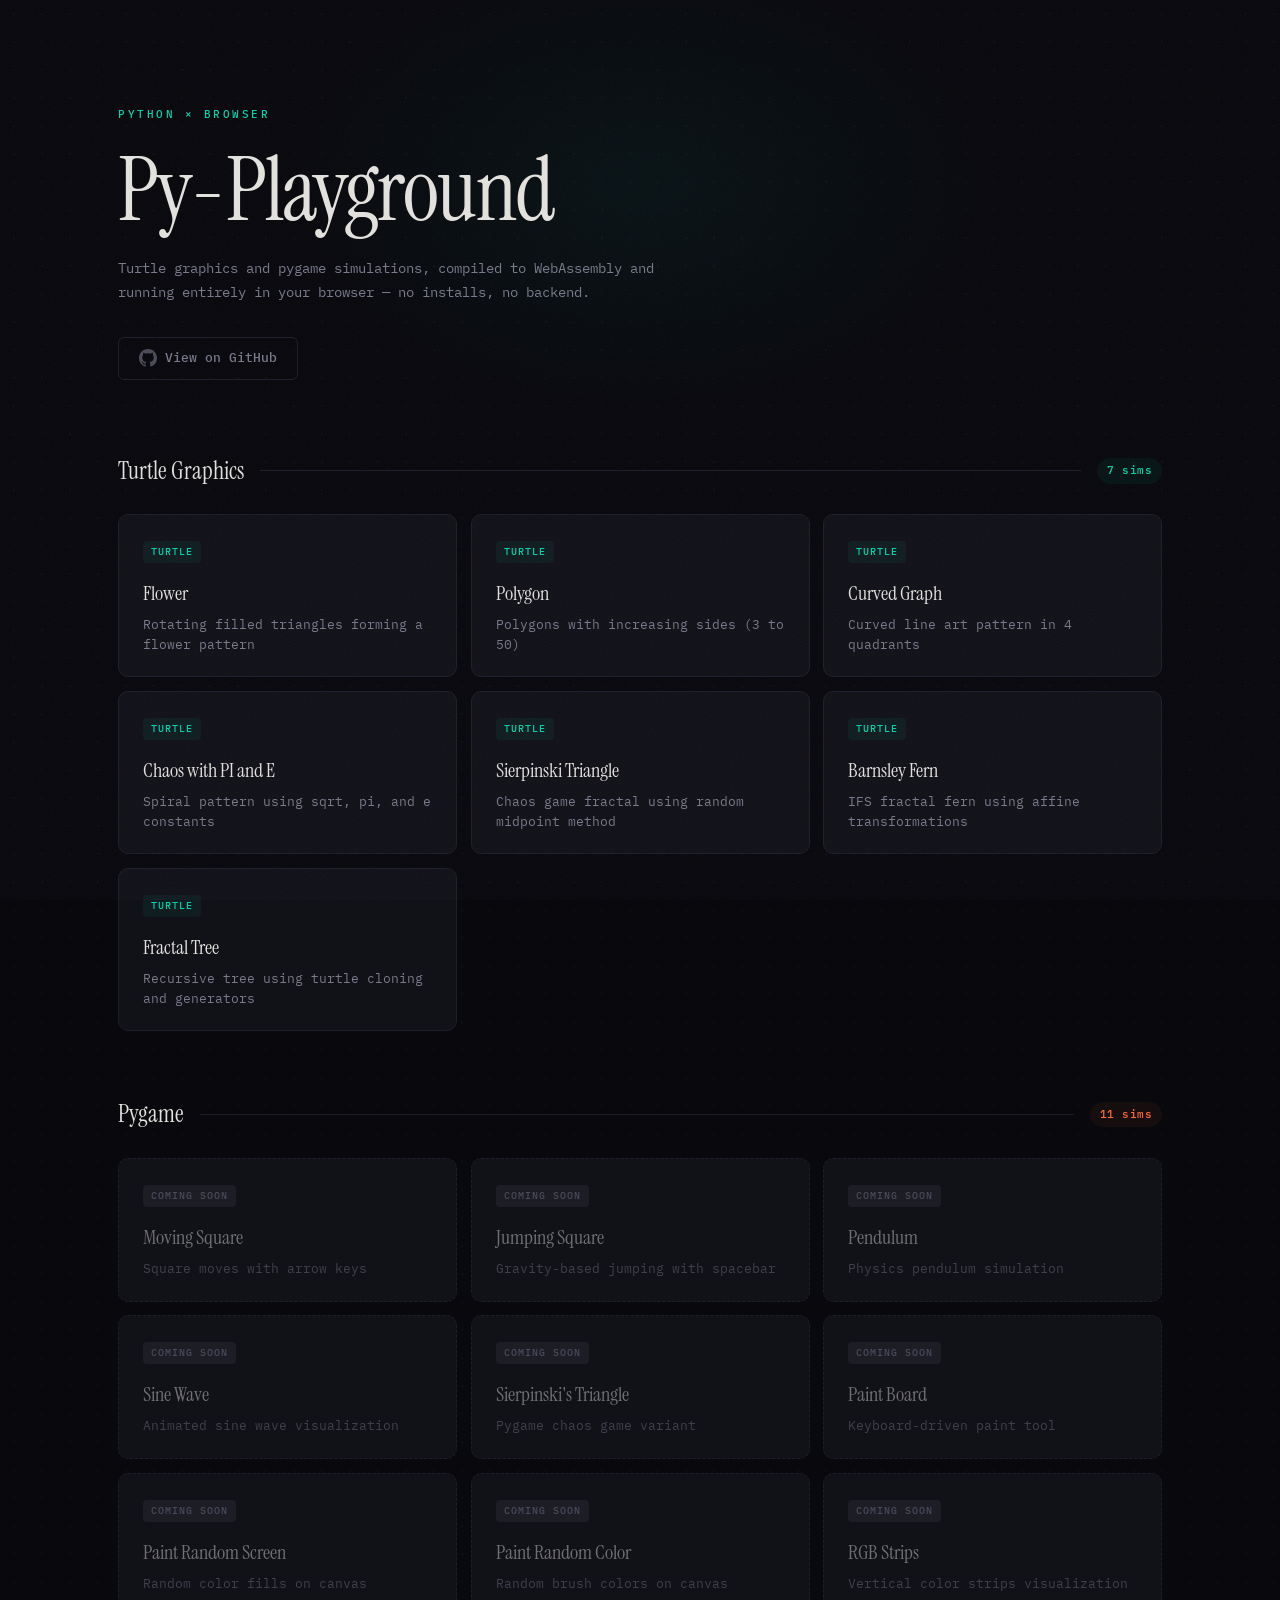
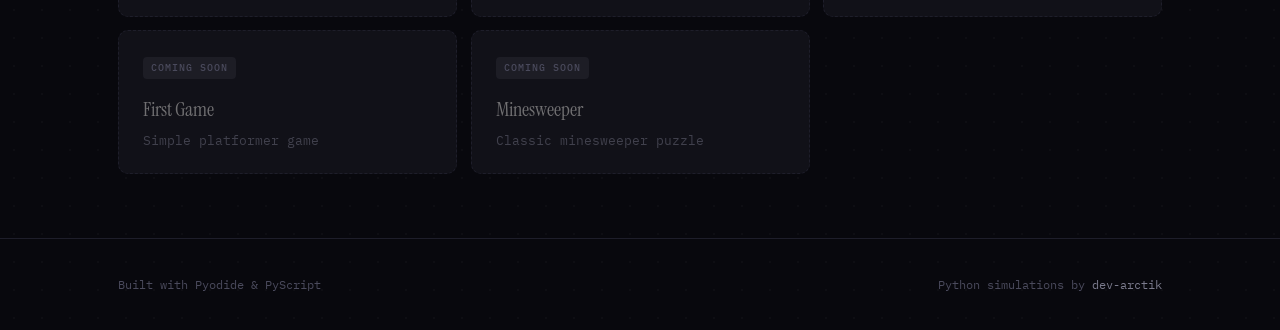
==== index.html @ 61c8cc0c "Initial commit: 7 turtle simulations running in the browser Consolidates dev-arctik/Python-Turtle (a" ====
<!DOCTYPE html>
<html lang="en">
<head>
    <meta charset="UTF-8">
    <meta name="viewport" content="width=device-width, initial-scale=1.0">
    <title>Py-Playground</title>
    <link rel="preconnect" href="https://fonts.googleapis.com">
    <link rel="preconnect" href="https://fonts.gstatic.com" crossorigin>
    <link href="https://fonts.googleapis.com/css2?family=Instrument+Serif:ital@0;1&family=IBM+Plex+Mono:wght@400;500&display=swap" rel="stylesheet">
    <link rel="stylesheet" href="assets/style.css">
</head>
<body>
    <!-- Grain texture overlay -->
    <div class="grain" aria-hidden="true"></div>

    <!-- Hero -->
    <header class="hero">
        <div class="container">
            <span class="hero-tag">Python &times; Browser</span>
            <h1 class="hero-title">Py-Playground</h1>
            <p class="hero-desc">Turtle graphics and pygame simulations, compiled to WebAssembly and running entirely in your browser &mdash; no installs, no backend.</p>
            <a href="https://github.com/dev-arctik/py-playground" target="_blank" rel="noopener" class="github-link">
                <svg width="18" height="18" viewBox="0 0 24 24" fill="currentColor"><path d="M12 0C5.37 0 0 5.37 0 12c0 5.31 3.435 9.795 8.205 11.385.6.105.825-.255.825-.57 0-.285-.015-1.23-.015-2.235-3.015.555-3.795-.735-4.035-1.41-.135-.345-.72-1.41-1.23-1.695-.42-.225-1.02-.78-.015-.795.945-.015 1.62.87 1.845 1.23 1.08 1.815 2.805 1.305 3.495.99.105-.78.42-1.305.765-1.605-2.67-.3-5.46-1.335-5.46-5.925 0-1.305.465-2.385 1.23-3.225-.12-.3-.54-1.53.12-3.18 0 0 1.005-.315 3.3 1.23.96-.27 1.98-.405 3-.405s2.04.135 3 .405c2.295-1.56 3.3-1.23 3.3-1.23.66 1.65.24 2.88.12 3.18.765.84 1.23 1.905 1.23 3.225 0 4.605-2.805 5.625-5.475 5.925.435.375.81 1.095.81 2.22 0 1.605-.015 2.895-.015 3.3 0 .315.225.69.825.57A12.02 12.02 0 0024 12c0-6.63-5.37-12-12-12z"/></svg>
                View on GitHub
            </a>
        </div>
    </header>

    <main class="container">
        <!-- Turtle Graphics -->
        <section class="section" id="turtle">
            <div class="section-header">
                <h2 class="section-title">Turtle Graphics</h2>
                <div class="section-line"></div>
                <span class="section-badge turtle-badge">7 sims</span>
            </div>
            <div class="grid">
                <a href="turtle/?sim=flower" class="card" style="--i:0">
                    <span class="card-badge turtle-badge">Turtle</span>
                    <h3 class="card-title">Flower</h3>
                    <p class="card-desc">Rotating filled triangles forming a flower pattern</p>
                </a>
                <a href="turtle/?sim=polygon" class="card" style="--i:1">
                    <span class="card-badge turtle-badge">Turtle</span>
                    <h3 class="card-title">Polygon</h3>
                    <p class="card-desc">Polygons with increasing sides (3 to 50)</p>
                </a>
                <a href="turtle/?sim=curved-graph" class="card" style="--i:2">
                    <span class="card-badge turtle-badge">Turtle</span>
                    <h3 class="card-title">Curved Graph</h3>
                    <p class="card-desc">Curved line art pattern in 4 quadrants</p>
                </a>
                <a href="turtle/?sim=chaos-pi-e" class="card" style="--i:3">
                    <span class="card-badge turtle-badge">Turtle</span>
                    <h3 class="card-title">Chaos with PI and E</h3>
                    <p class="card-desc">Spiral pattern using sqrt, pi, and e constants</p>
                </a>
                <a href="turtle/?sim=sierpinski-triangle" class="card" style="--i:4">
                    <span class="card-badge turtle-badge">Turtle</span>
                    <h3 class="card-title">Sierpinski Triangle</h3>
                    <p class="card-desc">Chaos game fractal using random midpoint method</p>
                </a>
                <a href="turtle/?sim=barnsley-fern" class="card" style="--i:5">
                    <span class="card-badge turtle-badge">Turtle</span>
                    <h3 class="card-title">Barnsley Fern</h3>
                    <p class="card-desc">IFS fractal fern using affine transformations</p>
                </a>
                <a href="turtle/?sim=fractal-tree" class="card" style="--i:6">
                    <span class="card-badge turtle-badge">Turtle</span>
                    <h3 class="card-title">Fractal Tree</h3>
                    <p class="card-desc">Recursive tree using turtle cloning and generators</p>
                </a>
            </div>
        </section>

        <!-- Pygame -->
        <section class="section" id="pygame">
            <div class="section-header">
                <h2 class="section-title">Pygame</h2>
                <div class="section-line"></div>
                <span class="section-badge pygame-badge">11 sims</span>
            </div>
            <div class="grid">
                <div class="card card--soon" style="--i:0">
                    <span class="card-badge soon-badge">Coming Soon</span>
                    <h3 class="card-title">Moving Square</h3>
                    <p class="card-desc">Square moves with arrow keys</p>
                </div>
                <div class="card card--soon" style="--i:1">
                    <span class="card-badge soon-badge">Coming Soon</span>
                    <h3 class="card-title">Jumping Square</h3>
                    <p class="card-desc">Gravity-based jumping with spacebar</p>
                </div>
                <div class="card card--soon" style="--i:2">
                    <span class="card-badge soon-badge">Coming Soon</span>
                    <h3 class="card-title">Pendulum</h3>
                    <p class="card-desc">Physics pendulum simulation</p>
                </div>
                <div class="card card--soon" style="--i:3">
                    <span class="card-badge soon-badge">Coming Soon</span>
                    <h3 class="card-title">Sine Wave</h3>
                    <p class="card-desc">Animated sine wave visualization</p>
                </div>
                <div class="card card--soon" style="--i:4">
                    <span class="card-badge soon-badge">Coming Soon</span>
                    <h3 class="card-title">Sierpinski's Triangle</h3>
                    <p class="card-desc">Pygame chaos game variant</p>
                </div>
                <div class="card card--soon" style="--i:5">
                    <span class="card-badge soon-badge">Coming Soon</span>
                    <h3 class="card-title">Paint Board</h3>
                    <p class="card-desc">Keyboard-driven paint tool</p>
                </div>
                <div class="card card--soon" style="--i:6">
                    <span class="card-badge soon-badge">Coming Soon</span>
                    <h3 class="card-title">Paint Random Screen</h3>
                    <p class="card-desc">Random color fills on canvas</p>
                </div>
                <div class="card card--soon" style="--i:7">
                    <span class="card-badge soon-badge">Coming Soon</span>
                    <h3 class="card-title">Paint Random Color</h3>
                    <p class="card-desc">Random brush colors on canvas</p>
                </div>
                <div class="card card--soon" style="--i:8">
                    <span class="card-badge soon-badge">Coming Soon</span>
                    <h3 class="card-title">RGB Strips</h3>
                    <p class="card-desc">Vertical color strips visualization</p>
                </div>
                <div class="card card--soon" style="--i:9">
                    <span class="card-badge soon-badge">Coming Soon</span>
                    <h3 class="card-title">First Game</h3>
                    <p class="card-desc">Simple platformer game</p>
                </div>
                <div class="card card--soon" style="--i:10">
                    <span class="card-badge soon-badge">Coming Soon</span>
                    <h3 class="card-title">Minesweeper</h3>
                    <p class="card-desc">Classic minesweeper puzzle</p>
                </div>
            </div>
        </section>
    </main>

    <footer class="footer">
        <div class="container">
            <p>Built with Pyodide &amp; PyScript</p>
            <p>Python simulations by <a href="https://github.com/dev-arctik" target="_blank" rel="noopener">dev-arctik</a></p>
        </div>
    </footer>
</body>
</html>
---- assets/style.css ----
/* Py-Playground — Landing page styles (dark theme) */

:root {
    --bg: #08080d;
    --surface: #111118;
    --surface-hover: #1a1a24;
    --border: #1e1e2a;
    --border-hover: #2a2a3a;
    --text: #e4e2de;
    --text-muted: #7a7a8c;
    --text-dim: #4a4a5c;
    --turtle: #00d4aa;
    --turtle-glow: rgba(0, 212, 170, 0.15);
    --turtle-dim: rgba(0, 212, 170, 0.06);
    --pygame: #ff6b35;
    --pygame-glow: rgba(255, 107, 53, 0.15);
    --pygame-dim: rgba(255, 107, 53, 0.06);
}

* { margin: 0; padding: 0; box-sizing: border-box; }

body {
    font-family: 'IBM Plex Mono', monospace;
    background: var(--bg);
    color: var(--text);
    min-height: 100vh;
    line-height: 1.6;
    /* Subtle dot grid — evokes graph paper / coordinate systems */
    background-image: radial-gradient(circle, rgba(255, 255, 255, 0.025) 1px, transparent 1px);
    background-size: 28px 28px;
}

/* Film-grain overlay for texture and depth */
.grain {
    position: fixed;
    inset: 0;
    pointer-events: none;
    z-index: 100;
    opacity: 0.04;
    background-image: url("data:image/svg+xml,%3Csvg viewBox='0 0 256 256' xmlns='http://www.w3.org/2000/svg'%3E%3Cfilter id='n'%3E%3CfeTurbulence type='fractalNoise' baseFrequency='0.85' numOctaves='4' stitchTiles='stitch'/%3E%3C/filter%3E%3Crect width='100%25' height='100%25' filter='url(%23n)'/%3E%3C/svg%3E");
    background-repeat: repeat;
    background-size: 256px 256px;
}

.container {
    max-width: 1100px;
    margin: 0 auto;
    padding: 0 28px;
}

/* ── Hero ── */

.hero {
    padding: 100px 0 72px;
    position: relative;
}

/* Soft teal radial glow behind the title */
.hero::before {
    content: '';
    position: absolute;
    top: -40px;
    left: 50%;
    transform: translateX(-50%);
    width: 700px;
    height: 450px;
    background: radial-gradient(ellipse, rgba(0, 212, 170, 0.05) 0%, transparent 70%);
    pointer-events: none;
}

.hero-tag {
    display: inline-block;
    font-size: 11px;
    font-weight: 500;
    letter-spacing: 2.5px;
    text-transform: uppercase;
    color: var(--turtle);
    margin-bottom: 20px;
    opacity: 0;
    animation: fadeUp 0.6s ease 0.1s forwards;
}

.hero-title {
    font-family: 'Instrument Serif', serif;
    font-size: clamp(3rem, 8vw, 5.5rem);
    font-weight: 400;
    line-height: 1.05;
    letter-spacing: -0.02em;
    color: var(--text);
    margin-bottom: 20px;
    opacity: 0;
    animation: fadeUp 0.6s ease 0.2s forwards;
}

.hero-desc {
    font-size: 14px;
    color: var(--text-muted);
    max-width: 540px;
    line-height: 1.75;
    margin-bottom: 32px;
    opacity: 0;
    animation: fadeUp 0.6s ease 0.3s forwards;
}

.github-link {
    display: inline-flex;
    align-items: center;
    gap: 8px;
    font-family: 'IBM Plex Mono', monospace;
    font-size: 13px;
    font-weight: 500;
    color: var(--text-muted);
    text-decoration: none;
    padding: 10px 20px;
    border: 1px solid var(--border);
    border-radius: 6px;
    transition: all 0.25s ease;
    opacity: 0;
    animation: fadeUp 0.6s ease 0.4s forwards;
}

.github-link:hover {
    color: var(--text);
    border-color: var(--border-hover);
    background: var(--surface);
}

.github-link svg {
    opacity: 0.6;
    transition: opacity 0.25s;
}

.github-link:hover svg {
    opacity: 1;
}

/* ── Sections ── */

.section {
    margin-bottom: 64px;
}

.section-header {
    display: flex;
    align-items: center;
    gap: 16px;
    margin-bottom: 24px;
    opacity: 0;
    animation: fadeUp 0.5s ease 0.5s forwards;
}

#pygame .section-header {
    animation-delay: 1s;
}

.section-line {
    flex: 1;
    height: 1px;
    background: var(--border);
    order: 2;
}

.section-title {
    font-family: 'Instrument Serif', serif;
    font-size: 24px;
    font-weight: 400;
    color: var(--text);
    order: 1;
    white-space: nowrap;
}

.section-badge {
    font-size: 11px;
    font-weight: 500;
    letter-spacing: 0.5px;
    padding: 4px 10px;
    border-radius: 100px;
    order: 3;
    white-space: nowrap;
}

/* ── Grid ── */

.grid {
    display: grid;
    grid-template-columns: repeat(auto-fill, minmax(300px, 1fr));
    gap: 14px;
}

/* ── Cards ── */

.card {
    display: block;
    padding: 22px 24px;
    background: var(--surface);
    border: 1px solid var(--border);
    border-radius: 10px;
    text-decoration: none;
    color: var(--text);
    position: relative;
    transition: all 0.3s ease;
    /* Staggered entrance animation using --i custom property */
    opacity: 0;
    animation: cardIn 0.5s ease calc(0.55s + var(--i, 0) * 0.05s) forwards;
}

#pygame .card {
    animation: cardIn 0.5s ease calc(1.05s + var(--i, 0) * 0.05s) forwards;
}

/* Arrow indicator — slides in on hover for clickable cards */
.card::after {
    content: '\2192';
    position: absolute;
    top: 22px;
    right: 24px;
    font-size: 16px;
    color: var(--text-dim);
    transition: all 0.3s;
    opacity: 0;
    transform: translateX(-4px);
}

a.card:hover {
    transform: translateY(-3px);
    background: var(--surface-hover);
}

a.card:hover::after {
    opacity: 1;
    transform: translateX(0);
}

/* Turtle cards — teal glow on hover */
#turtle a.card:hover {
    border-color: rgba(0, 212, 170, 0.3);
    box-shadow: 0 4px 24px var(--turtle-glow), 0 0 0 1px rgba(0, 212, 170, 0.08);
}

#turtle a.card:hover::after {
    color: var(--turtle);
}

/* Card badge */
.card-badge {
    display: inline-block;
    font-size: 10px;
    font-weight: 500;
    letter-spacing: 1px;
    text-transform: uppercase;
    padding: 3px 8px;
    border-radius: 4px;
    margin-bottom: 14px;
}

.turtle-badge {
    color: var(--turtle);
    background: var(--turtle-dim);
}

.pygame-badge {
    color: var(--pygame);
    background: var(--pygame-dim);
}

.soon-badge {
    color: var(--text-dim);
    background: rgba(74, 74, 92, 0.2);
}

/* Card content */
.card-title {
    font-family: 'Instrument Serif', serif;
    font-size: 20px;
    font-weight: 400;
    margin-bottom: 6px;
}

.card-desc {
    font-size: 13px;
    color: var(--text-muted);
    line-height: 1.5;
}

/* Coming-soon cards — dimmed with dashed border */
.card--soon {
    cursor: default;
    border-style: dashed;
}

.card--soon::after {
    display: none;
}

.card--soon .card-title,
.card--soon .card-desc {
    opacity: 0.45;
}

.card--soon:hover {
    transform: none;
    background: var(--surface);
    border-color: var(--border);
    box-shadow: none;
}

/* ── Footer ── */

.footer {
    padding: 36px 0;
    border-top: 1px solid var(--border);
    margin-top: 20px;
}

.footer .container {
    display: flex;
    justify-content: space-between;
    align-items: center;
}

.footer p {
    font-size: 12px;
    color: var(--text-dim);
}

.footer a {
    color: var(--text-muted);
    text-decoration: none;
    transition: color 0.2s;
}

.footer a:hover {
    color: var(--turtle);
}

/* ── Animations ── */

@keyframes fadeUp {
    from { opacity: 0; transform: translateY(16px); }
    to   { opacity: 1; transform: translateY(0); }
}

@keyframes cardIn {
    from { opacity: 0; transform: translateY(20px) scale(0.98); }
    to   { opacity: 1; transform: translateY(0) scale(1); }
}

/* ── Responsive ── */

@media (max-width: 768px) {
    .hero { padding: 60px 0 48px; }
    .grid { grid-template-columns: 1fr; }
    .section-header { flex-wrap: wrap; }
    .section-line { min-width: 40px; }
    .footer .container {
        flex-direction: column;
        gap: 8px;
        text-align: center;
    }
}

@media (max-width: 480px) {
    .container { padding: 0 16px; }
    .hero-title { font-size: 2.5rem; }
    .card { padding: 18px 20px; }
}
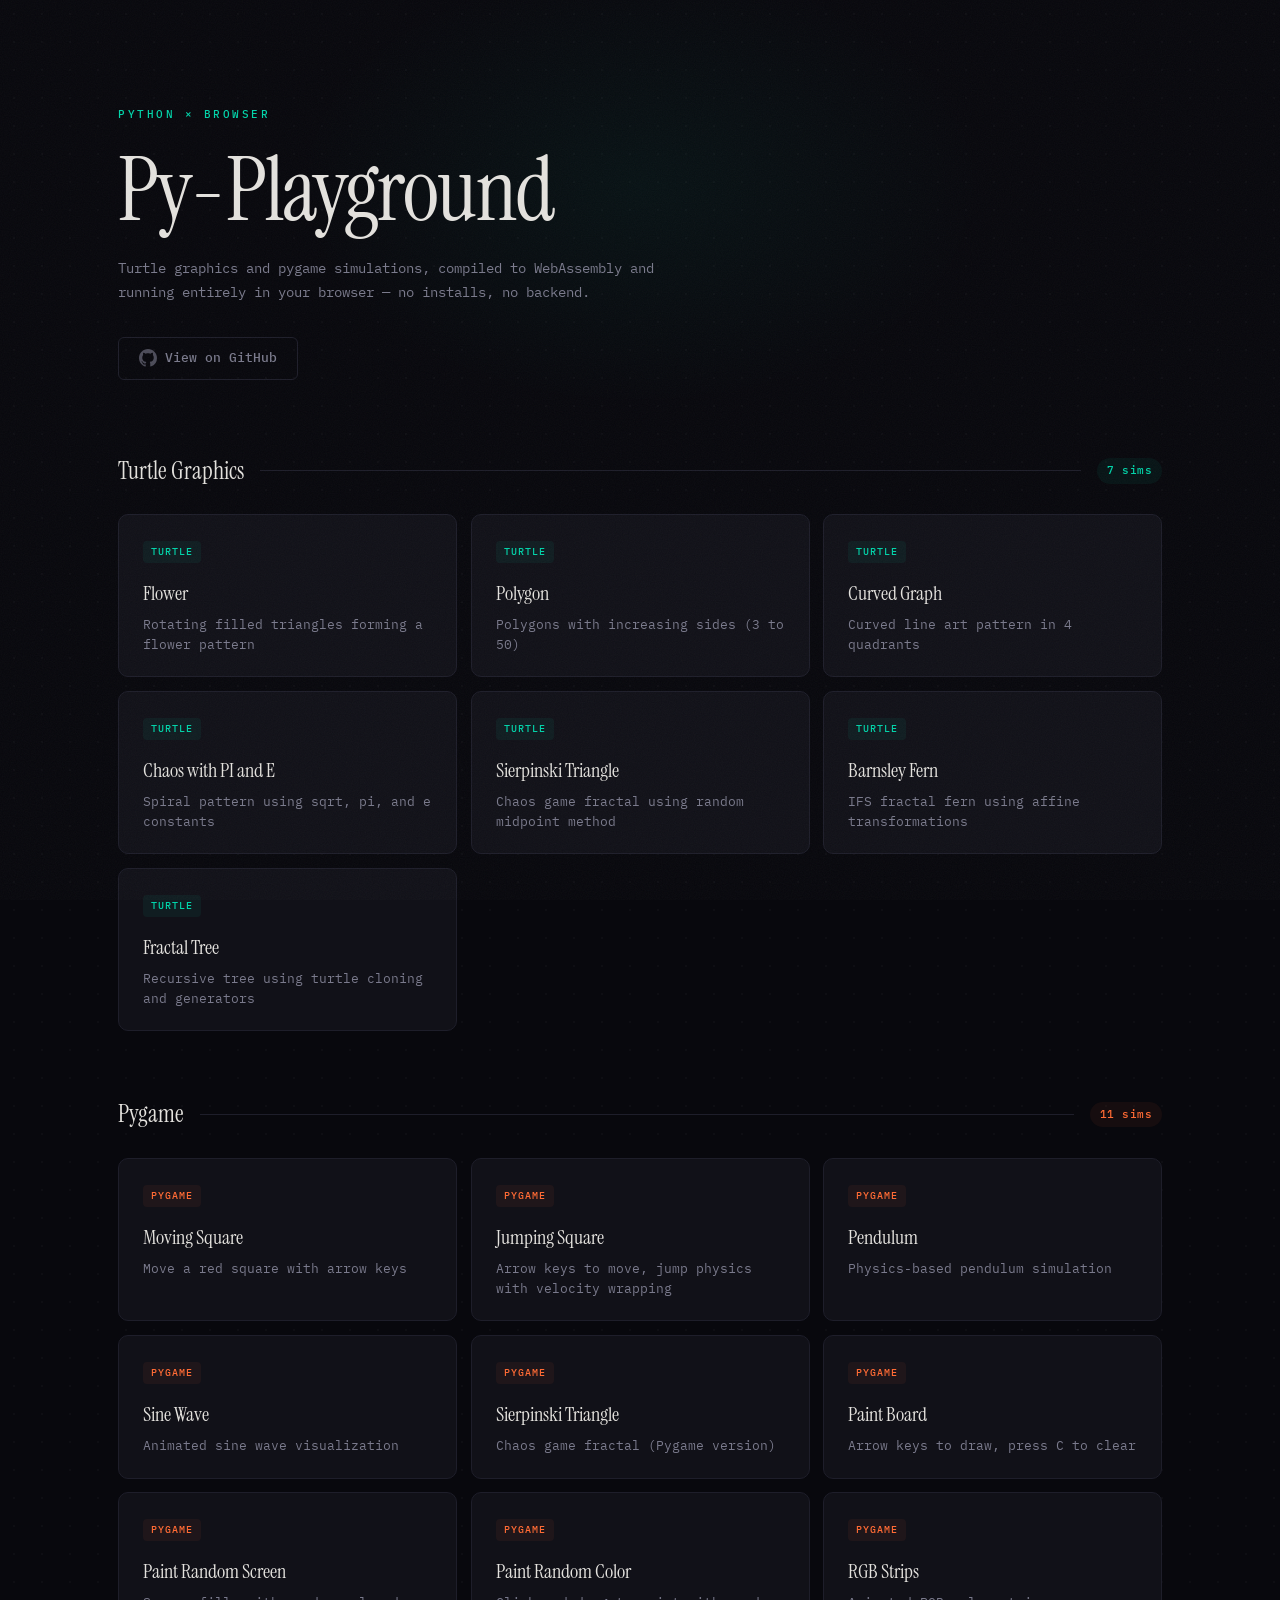
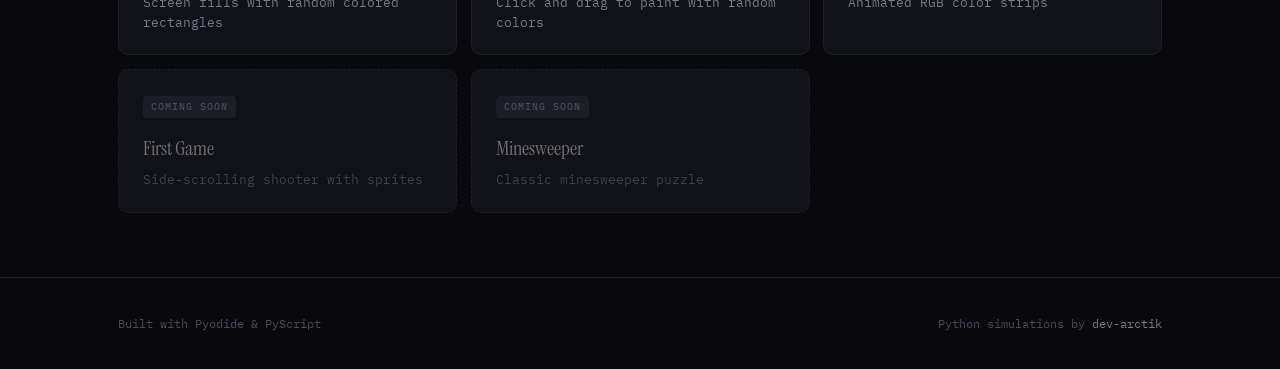
==== commit b43162cc: "Add 9 pygame simulations with shared player page (PyScript 2025.3.1) Pygame player page (pygame/inde" ====
--- a/index.html
+++ b/index.html
@@ -81,55 +81,55 @@
                 <span class="section-badge pygame-badge">11 sims</span>
             </div>
             <div class="grid">
-                <div class="card card--soon" style="--i:0">
-                    <span class="card-badge soon-badge">Coming Soon</span>
+                <a href="pygame/?sim=moving-square" class="card" style="--i:0">
+                    <span class="card-badge pygame-badge">Pygame</span>
                     <h3 class="card-title">Moving Square</h3>
-                    <p class="card-desc">Square moves with arrow keys</p>
-                </div>
-                <div class="card card--soon" style="--i:1">
-                    <span class="card-badge soon-badge">Coming Soon</span>
+                    <p class="card-desc">Move a red square with arrow keys</p>
+                </a>
+                <a href="pygame/?sim=jumping-square" class="card" style="--i:1">
+                    <span class="card-badge pygame-badge">Pygame</span>
                     <h3 class="card-title">Jumping Square</h3>
-                    <p class="card-desc">Gravity-based jumping with spacebar</p>
-                </div>
-                <div class="card card--soon" style="--i:2">
-                    <span class="card-badge soon-badge">Coming Soon</span>
+                    <p class="card-desc">Arrow keys to move, jump physics with velocity wrapping</p>
+                </a>
+                <a href="pygame/?sim=pendulum" class="card" style="--i:2">
+                    <span class="card-badge pygame-badge">Pygame</span>
                     <h3 class="card-title">Pendulum</h3>
-                    <p class="card-desc">Physics pendulum simulation</p>
-                </div>
-                <div class="card card--soon" style="--i:3">
-                    <span class="card-badge soon-badge">Coming Soon</span>
+                    <p class="card-desc">Physics-based pendulum simulation</p>
+                </a>
+                <a href="pygame/?sim=sine-wave" class="card" style="--i:3">
+                    <span class="card-badge pygame-badge">Pygame</span>
                     <h3 class="card-title">Sine Wave</h3>
                     <p class="card-desc">Animated sine wave visualization</p>
-                </div>
-                <div class="card card--soon" style="--i:4">
-                    <span class="card-badge soon-badge">Coming Soon</span>
-                    <h3 class="card-title">Sierpinski's Triangle</h3>
-                    <p class="card-desc">Pygame chaos game variant</p>
-                </div>
-                <div class="card card--soon" style="--i:5">
-                    <span class="card-badge soon-badge">Coming Soon</span>
+                </a>
+                <a href="pygame/?sim=sierpinski-triangle" class="card" style="--i:4">
+                    <span class="card-badge pygame-badge">Pygame</span>
+                    <h3 class="card-title">Sierpinski Triangle</h3>
+                    <p class="card-desc">Chaos game fractal (Pygame version)</p>
+                </a>
+                <a href="pygame/?sim=paint-board" class="card" style="--i:5">
+                    <span class="card-badge pygame-badge">Pygame</span>
                     <h3 class="card-title">Paint Board</h3>
-                    <p class="card-desc">Keyboard-driven paint tool</p>
-                </div>
-                <div class="card card--soon" style="--i:6">
-                    <span class="card-badge soon-badge">Coming Soon</span>
+                    <p class="card-desc">Arrow keys to draw, press C to clear</p>
+                </a>
+                <a href="pygame/?sim=paint-random-screen" class="card" style="--i:6">
+                    <span class="card-badge pygame-badge">Pygame</span>
                     <h3 class="card-title">Paint Random Screen</h3>
-                    <p class="card-desc">Random color fills on canvas</p>
-                </div>
-                <div class="card card--soon" style="--i:7">
-                    <span class="card-badge soon-badge">Coming Soon</span>
+                    <p class="card-desc">Screen fills with random colored rectangles</p>
+                </a>
+                <a href="pygame/?sim=paint-random-color" class="card" style="--i:7">
+                    <span class="card-badge pygame-badge">Pygame</span>
                     <h3 class="card-title">Paint Random Color</h3>
-                    <p class="card-desc">Random brush colors on canvas</p>
-                </div>
-                <div class="card card--soon" style="--i:8">
-                    <span class="card-badge soon-badge">Coming Soon</span>
+                    <p class="card-desc">Click and drag to paint with random colors</p>
+                </a>
+                <a href="pygame/?sim=rgb-strips" class="card" style="--i:8">
+                    <span class="card-badge pygame-badge">Pygame</span>
                     <h3 class="card-title">RGB Strips</h3>
-                    <p class="card-desc">Vertical color strips visualization</p>
-                </div>
+                    <p class="card-desc">Animated RGB color strips</p>
+                </a>
                 <div class="card card--soon" style="--i:9">
                     <span class="card-badge soon-badge">Coming Soon</span>
                     <h3 class="card-title">First Game</h3>
-                    <p class="card-desc">Simple platformer game</p>
+                    <p class="card-desc">Side-scrolling shooter with sprites</p>
                 </div>
                 <div class="card card--soon" style="--i:10">
                     <span class="card-badge soon-badge">Coming Soon</span>
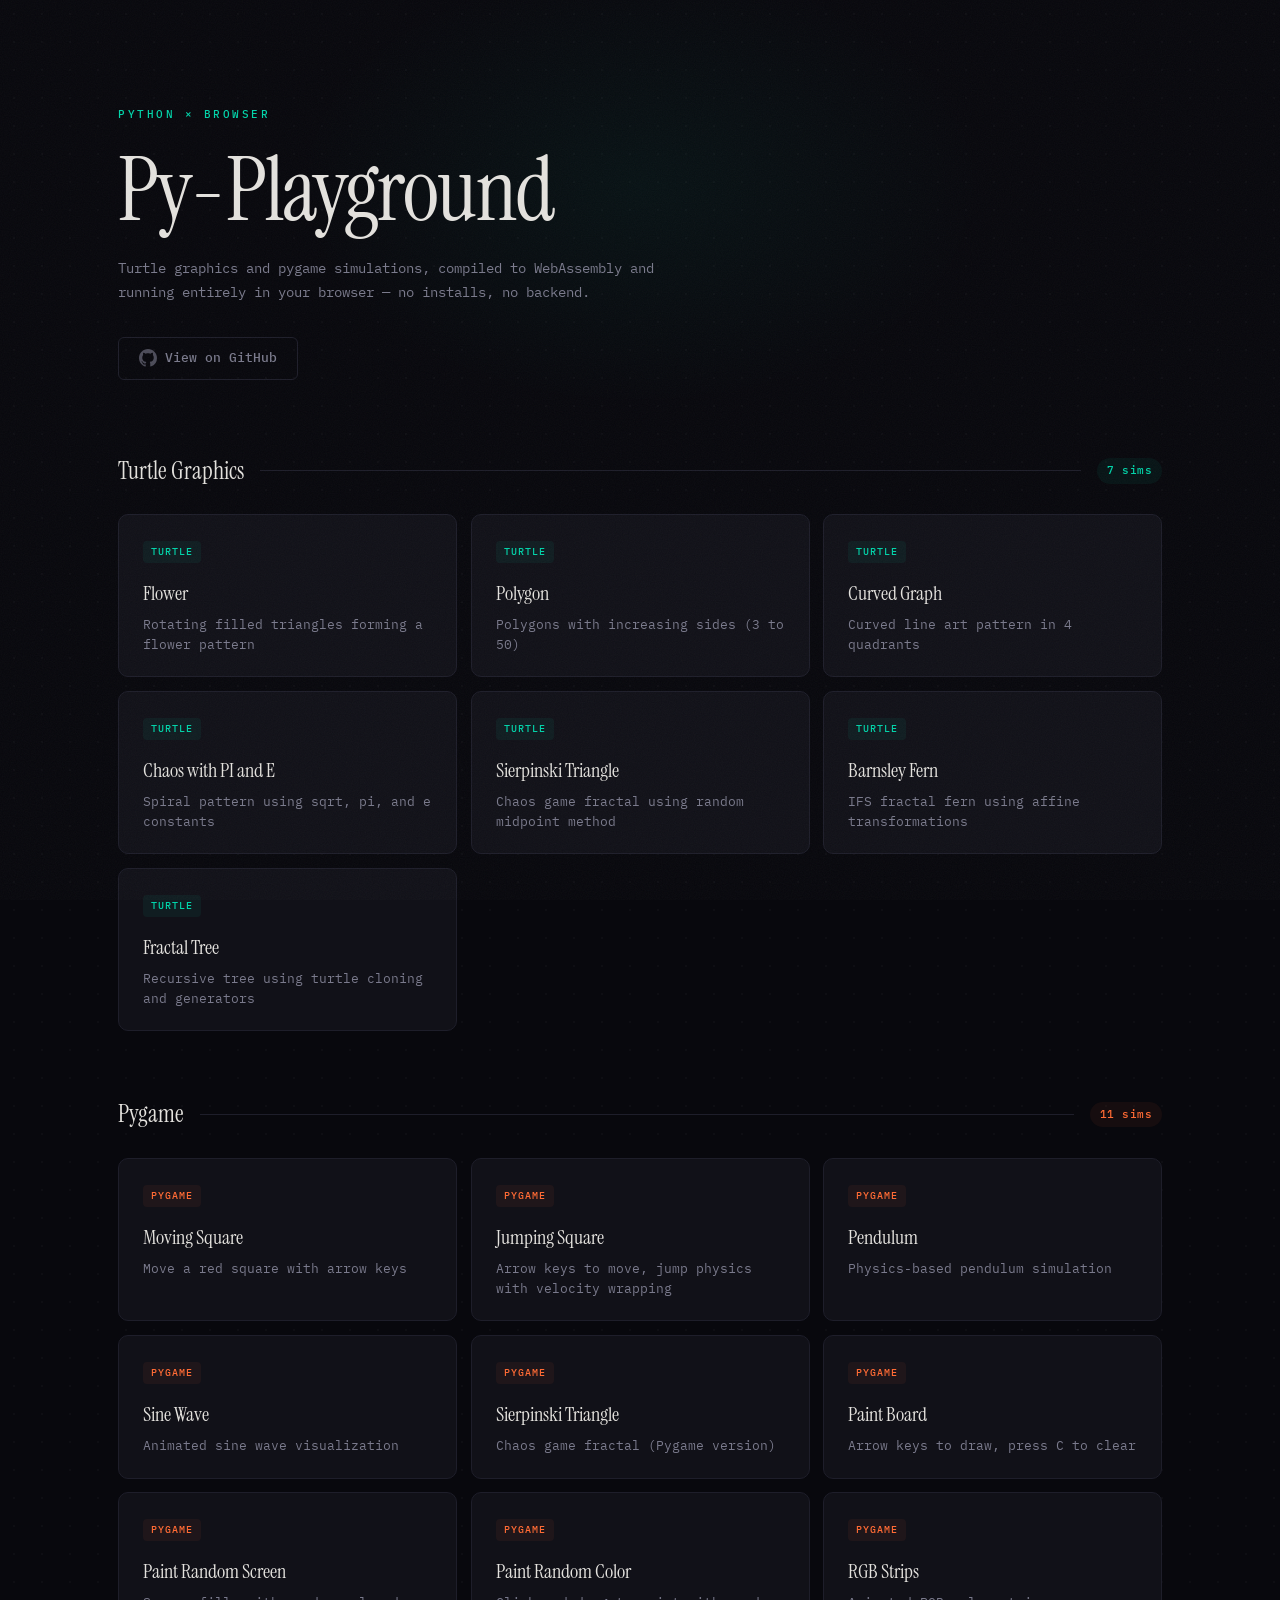
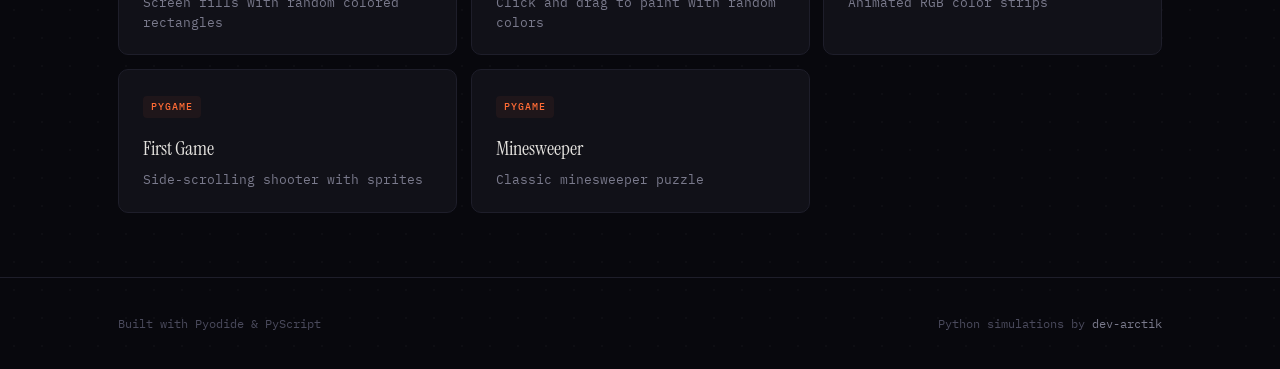
==== commit 7442e7d8: "Add First Game and Minesweeper — complete all 18 pygame simulations First Game (pygame/first-game/):" ====
--- a/index.html
+++ b/index.html
@@ -126,16 +126,16 @@
                     <h3 class="card-title">RGB Strips</h3>
                     <p class="card-desc">Animated RGB color strips</p>
                 </a>
-                <div class="card card--soon" style="--i:9">
-                    <span class="card-badge soon-badge">Coming Soon</span>
+                <a href="pygame/?sim=first-game" class="card" style="--i:9">
+                    <span class="card-badge pygame-badge">Pygame</span>
                     <h3 class="card-title">First Game</h3>
                     <p class="card-desc">Side-scrolling shooter with sprites</p>
-                </div>
-                <div class="card card--soon" style="--i:10">
-                    <span class="card-badge soon-badge">Coming Soon</span>
+                </a>
+                <a href="pygame/?sim=minesweeper" class="card" style="--i:10">
+                    <span class="card-badge pygame-badge">Pygame</span>
                     <h3 class="card-title">Minesweeper</h3>
                     <p class="card-desc">Classic minesweeper puzzle</p>
-                </div>
+                </a>
             </div>
         </section>
     </main>
